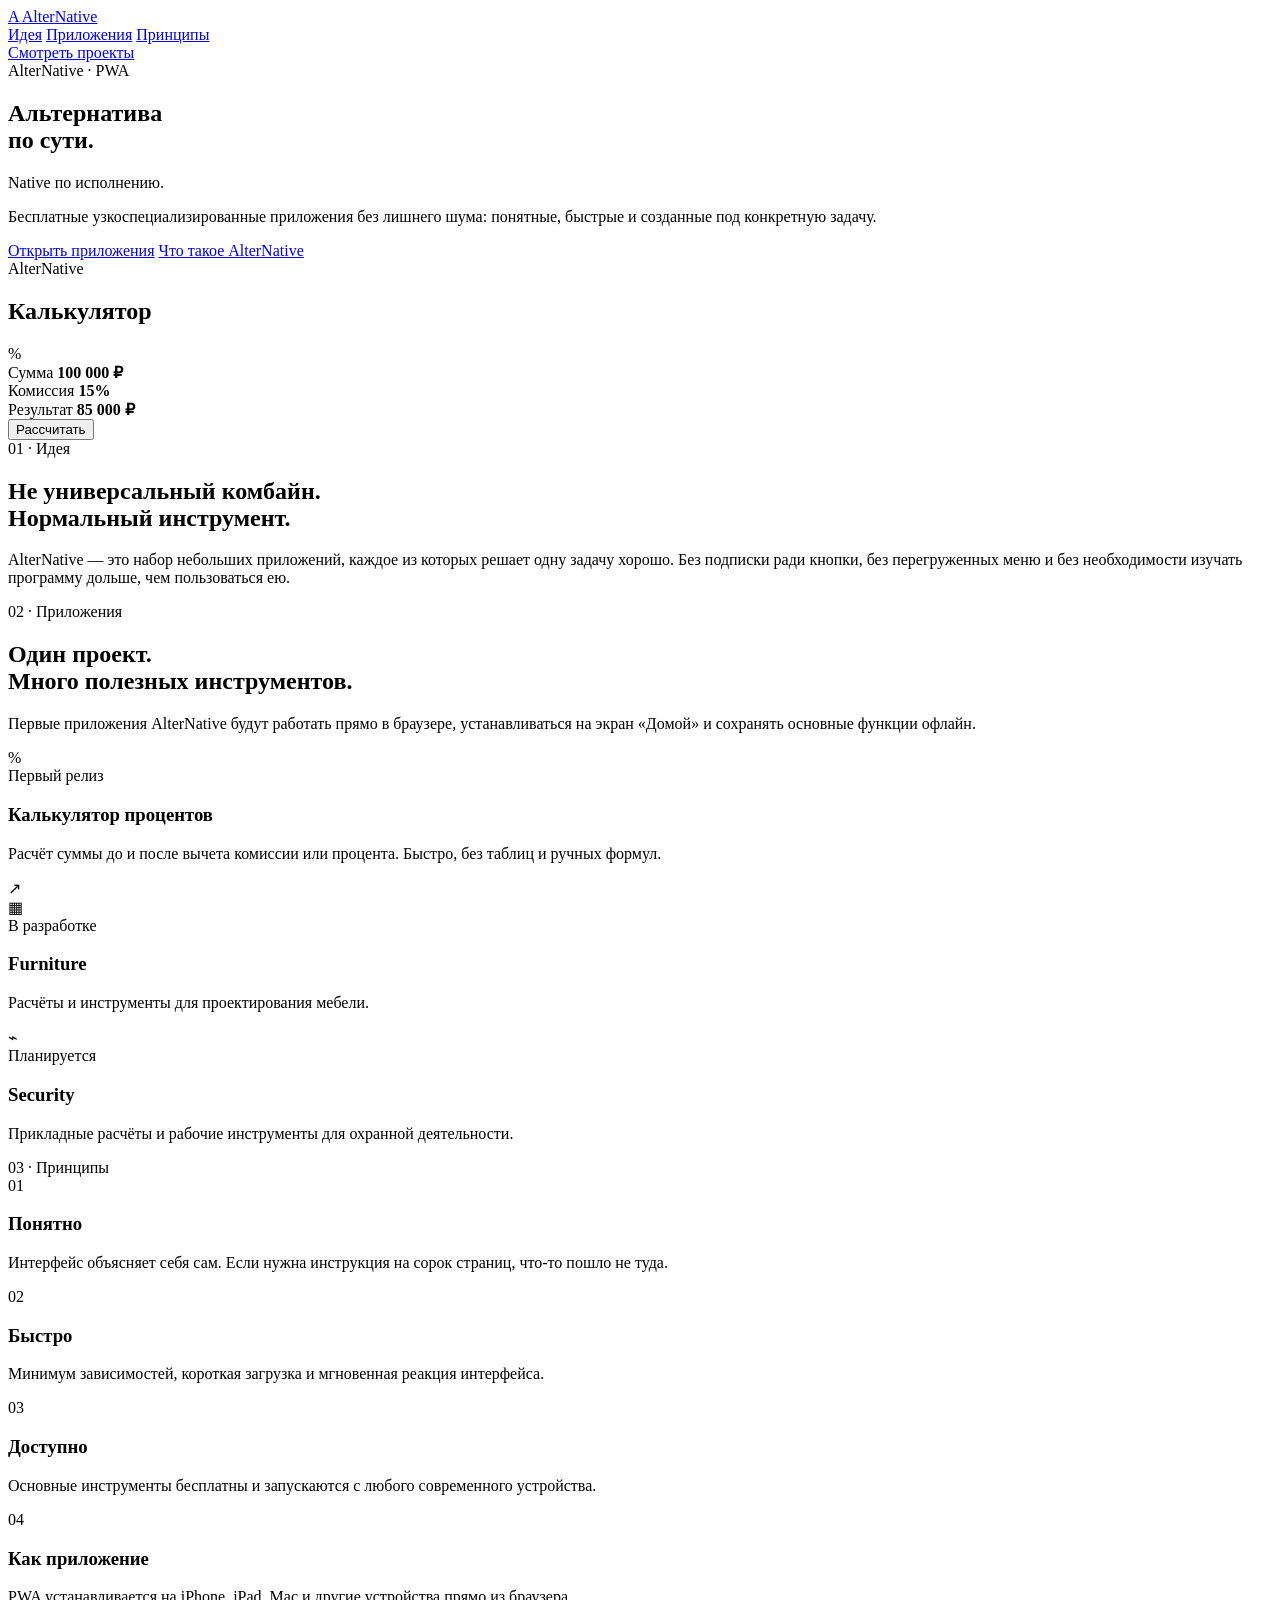
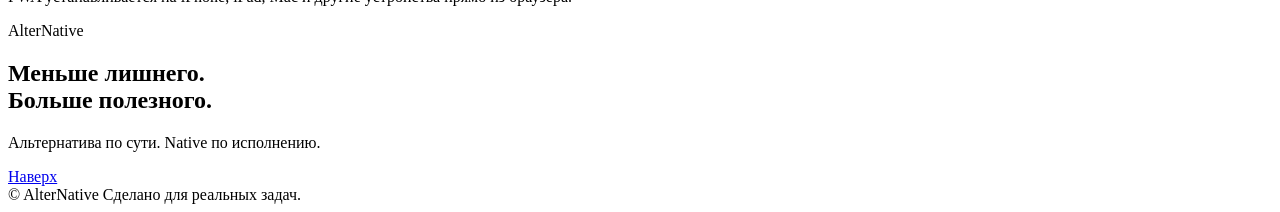
==== index.html @ 19c4cd9c "Add AlterNative landing page" ====
<!doctype html>
<html lang="ru">
<head>
  <meta charset="UTF-8" />
  <meta name="viewport" content="width=device-width, initial-scale=1, viewport-fit=cover" />
  <meta name="theme-color" content="#0b0b0f" />
  <meta name="description" content="AlterNative — бесплатные узкоспециализированные приложения. Альтернатива по сути. Native по исполнению." />
  <title>AlterNative</title>

  <link rel="icon" href="./favicon.svg" type="image/svg+xml" />
  <link rel="manifest" href="./manifest.webmanifest" />
  <link rel="stylesheet" href="./style.css" />
</head>

<body>
  <div class="ambient ambient-a" aria-hidden="true"></div>
  <div class="ambient ambient-b" aria-hidden="true"></div>

  <header class="site-header">
    <a class="brand" href="#top" aria-label="AlterNative — на главную">
      <span class="brand-mark">A</span>
      <span class="brand-name">AlterNative</span>
    </a>

    <nav class="nav" aria-label="Основная навигация">
      <a href="#idea">Идея</a>
      <a href="#apps">Приложения</a>
      <a href="#principles">Принципы</a>
    </nav>

    <a class="header-action" href="#apps">Смотреть проекты</a>
  </header>

  <main id="top">
    <section class="hero section">
      <div class="hero-badge">AlterNative · PWA</div>

      <h1>
        Альтернатива<br />
        <span class="accent-text">по сути.</span>
      </h1>

      <p class="hero-subtitle">Native по исполнению.</p>

      <p class="hero-copy">
        Бесплатные узкоспециализированные приложения без лишнего шума:
        понятные, быстрые и созданные под конкретную задачу.
      </p>

      <div class="hero-actions">
        <a class="button button-primary" href="#apps">Открыть приложения</a>
        <a class="button button-secondary" href="#idea">Что такое AlterNative</a>
      </div>

      <div class="device-stage" aria-label="Пример интерфейса AlterNative">
        <div class="device">
          <div class="device-island"></div>
          <div class="device-screen">
            <div class="app-topbar">
              <div>
                <span class="eyebrow">AlterNative</span>
                <h2>Калькулятор</h2>
              </div>
              <span class="mini-icon">%</span>
            </div>

            <div class="demo-card">
              <span>Сумма</span>
              <strong>100 000 ₽</strong>
            </div>

            <div class="demo-grid">
              <div class="demo-card compact">
                <span>Комиссия</span>
                <strong>15%</strong>
              </div>
              <div class="demo-card compact">
                <span>Результат</span>
                <strong>85 000 ₽</strong>
              </div>
            </div>

            <button class="demo-button" type="button">Рассчитать</button>
          </div>
        </div>
      </div>
    </section>

    <section id="idea" class="section split-section">
      <div class="section-label">01 · Идея</div>
      <div class="split-content">
        <h2>Не универсальный комбайн.<br />Нормальный инструмент.</h2>
        <p>
          AlterNative — это набор небольших приложений, каждое из которых
          решает одну задачу хорошо. Без подписки ради кнопки, без перегруженных
          меню и без необходимости изучать программу дольше, чем пользоваться ею.
        </p>
      </div>
    </section>

    <section id="apps" class="section">
      <div class="section-heading">
        <div>
          <div class="section-label">02 · Приложения</div>
          <h2>Один проект.<br />Много полезных инструментов.</h2>
        </div>
        <p>
          Первые приложения AlterNative будут работать прямо в браузере,
          устанавливаться на экран «Домой» и сохранять основные функции офлайн.
        </p>
      </div>

      <div class="apps-grid">
        <article class="app-card featured">
          <div class="app-icon">%</div>
          <div class="app-card-copy">
            <span class="status">Первый релиз</span>
            <h3>Калькулятор процентов</h3>
            <p>
              Расчёт суммы до и после вычета комиссии или процента.
              Быстро, без таблиц и ручных формул.
            </p>
          </div>
          <span class="card-arrow">↗</span>
        </article>

        <article class="app-card">
          <div class="app-icon">▦</div>
          <div class="app-card-copy">
            <span class="status muted">В разработке</span>
            <h3>Furniture</h3>
            <p>Расчёты и инструменты для проектирования мебели.</p>
          </div>
        </article>

        <article class="app-card">
          <div class="app-icon">⌁</div>
          <div class="app-card-copy">
            <span class="status muted">Планируется</span>
            <h3>Security</h3>
            <p>Прикладные расчёты и рабочие инструменты для охранной деятельности.</p>
          </div>
        </article>
      </div>
    </section>

    <section id="principles" class="section principles">
      <div class="section-label">03 · Принципы</div>
      <div class="principles-grid">
        <article>
          <span>01</span>
          <h3>Понятно</h3>
          <p>Интерфейс объясняет себя сам. Если нужна инструкция на сорок страниц, что-то пошло не туда.</p>
        </article>
        <article>
          <span>02</span>
          <h3>Быстро</h3>
          <p>Минимум зависимостей, короткая загрузка и мгновенная реакция интерфейса.</p>
        </article>
        <article>
          <span>03</span>
          <h3>Доступно</h3>
          <p>Основные инструменты бесплатны и запускаются с любого современного устройства.</p>
        </article>
        <article>
          <span>04</span>
          <h3>Как приложение</h3>
          <p>PWA устанавливается на iPhone, iPad, Mac и другие устройства прямо из браузера.</p>
        </article>
      </div>
    </section>

    <section class="section final-cta">
      <span class="eyebrow">AlterNative</span>
      <h2>Меньше лишнего.<br />Больше полезного.</h2>
      <p>Альтернатива по сути. Native по исполнению.</p>
      <a class="button button-primary" href="#top">Наверх</a>
    </section>
  </main>

  <footer>
    <span>© <span id="year"></span> AlterNative</span>
    <span>Сделано для реальных задач.</span>
  </footer>

  <script src="./script.js"></script>
</body>
</html>
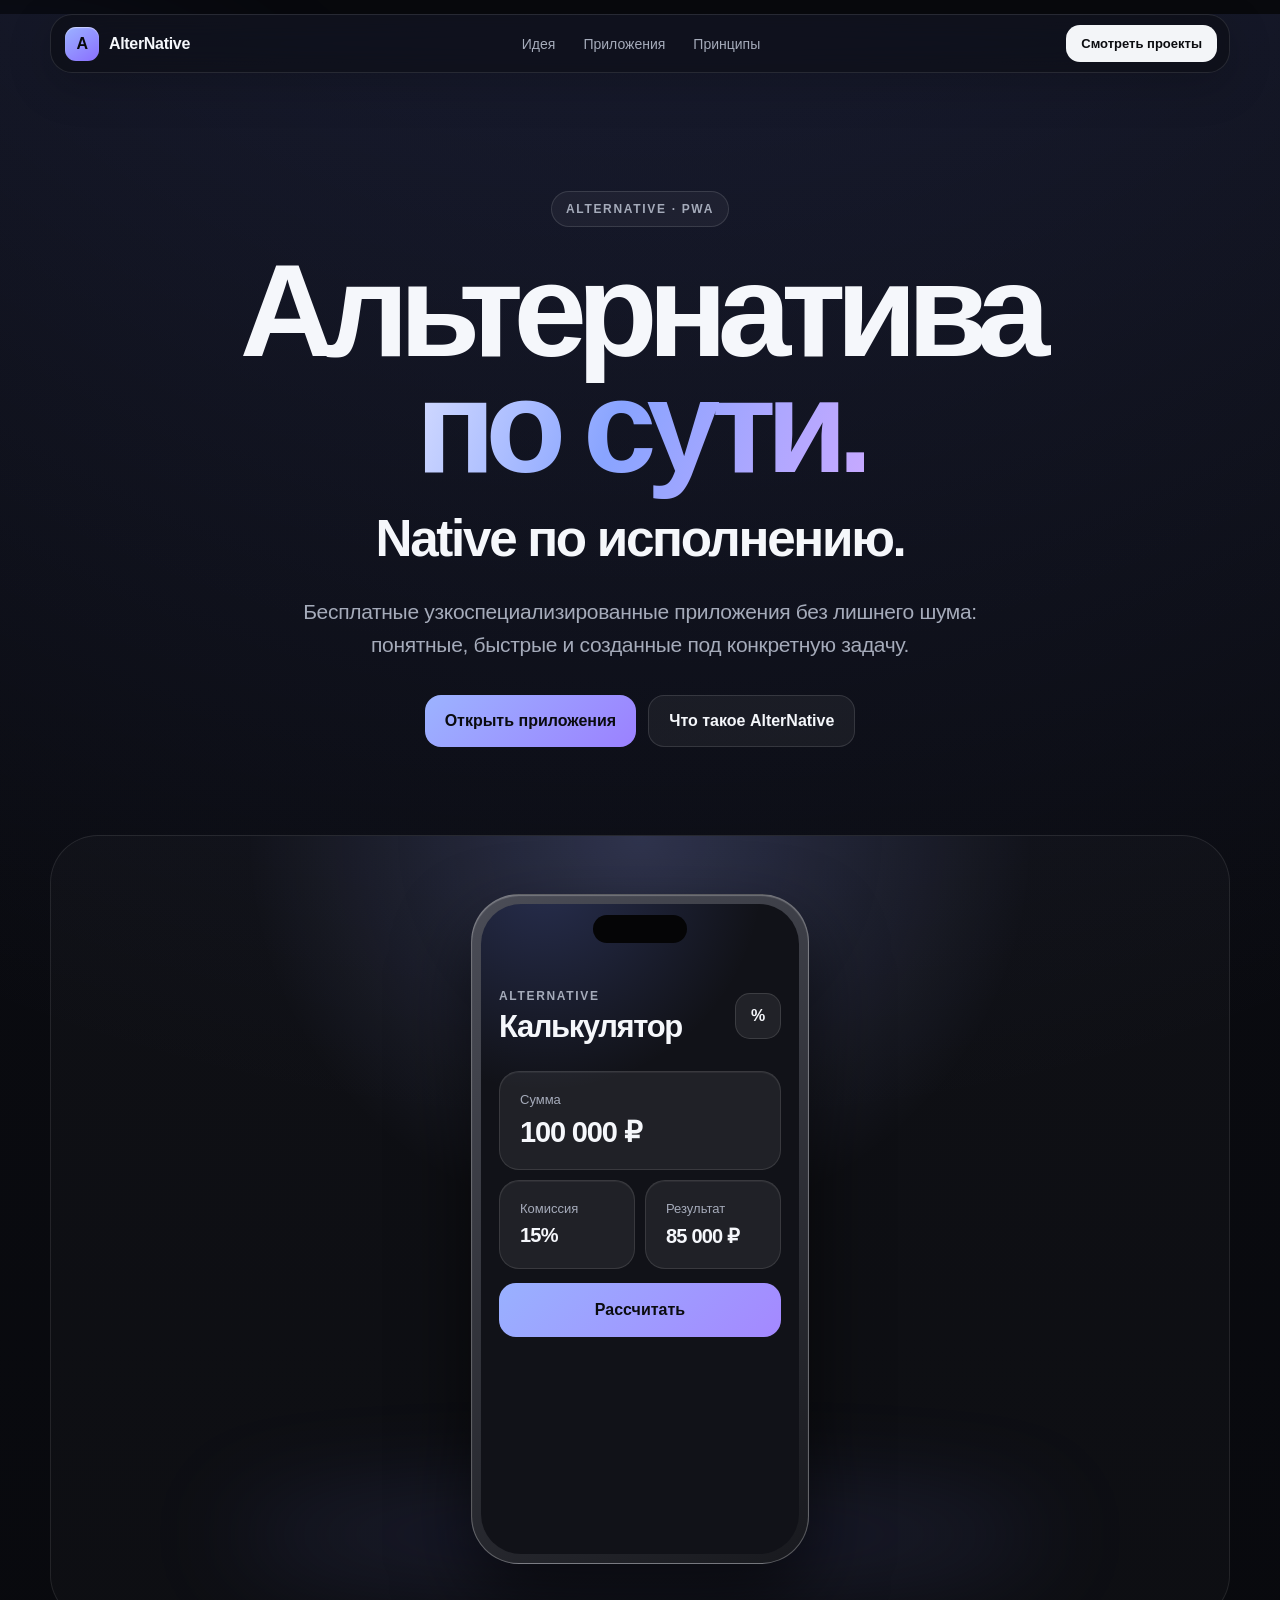
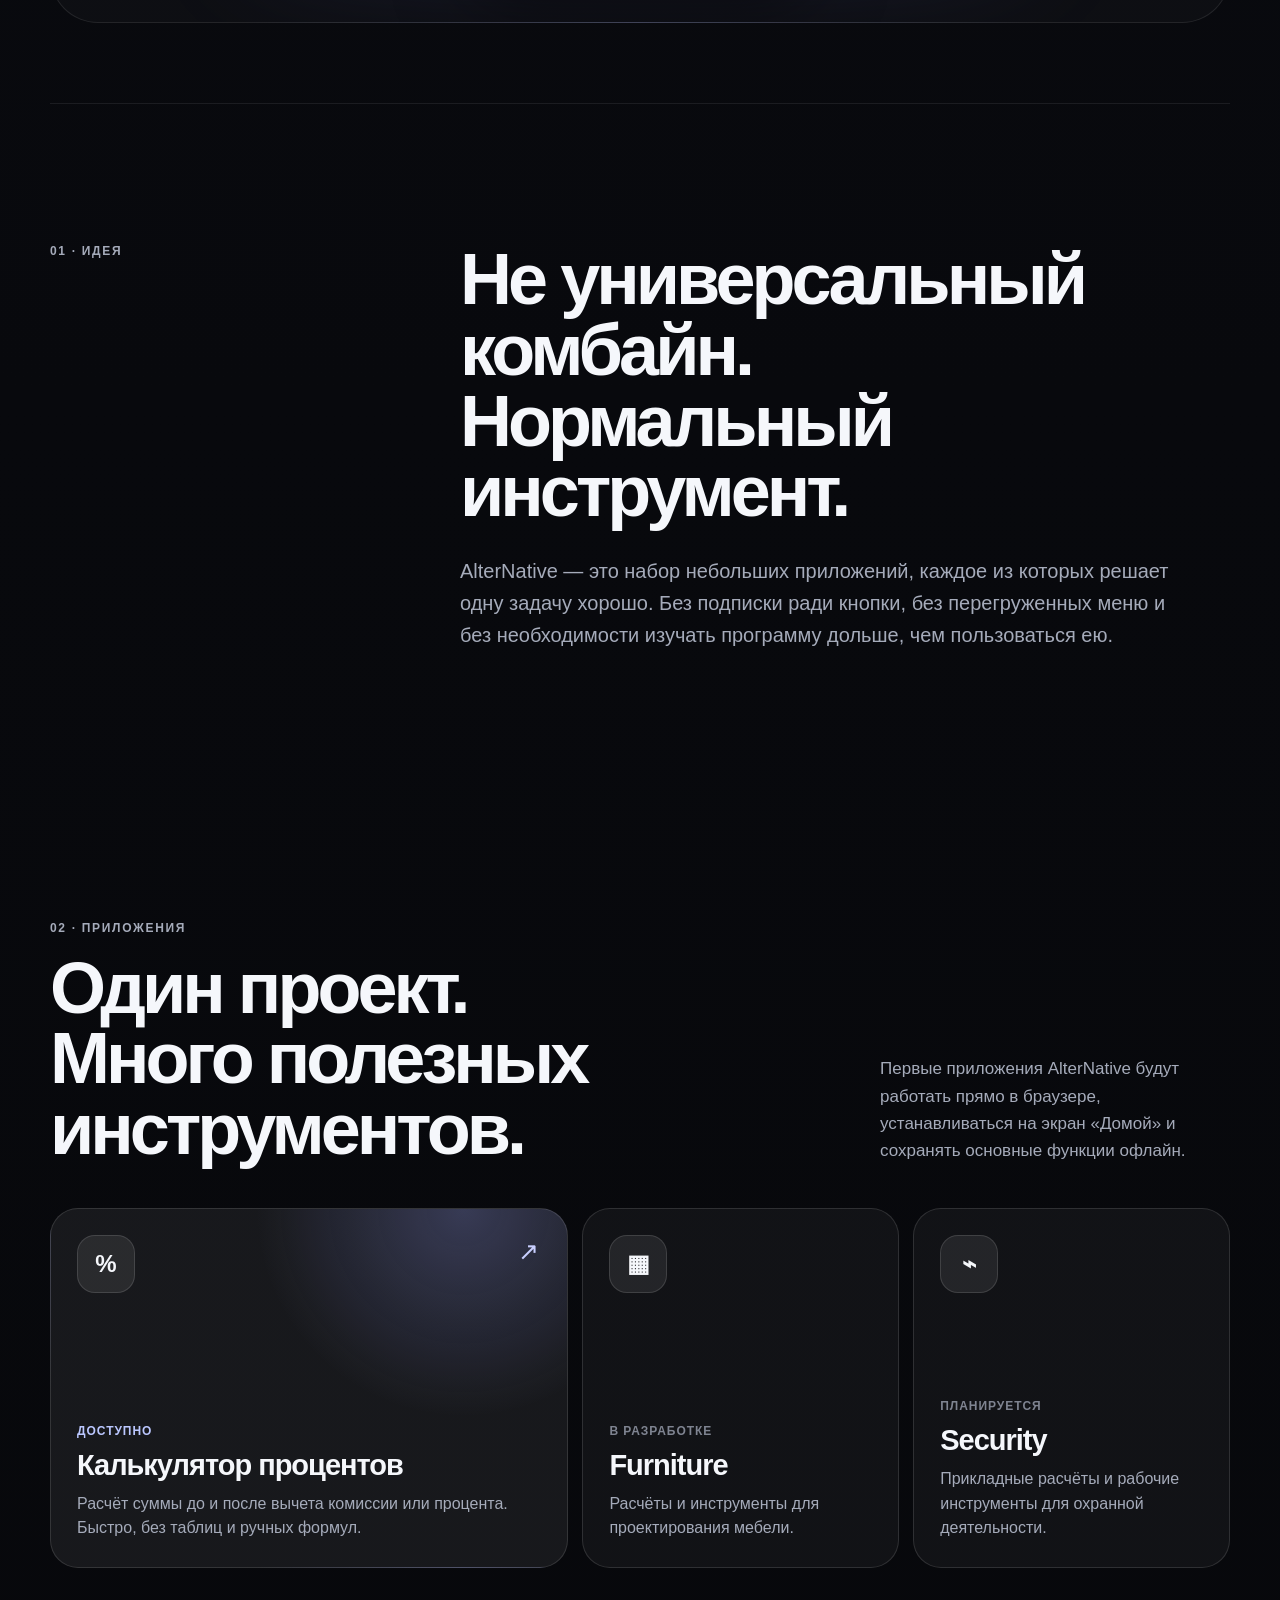
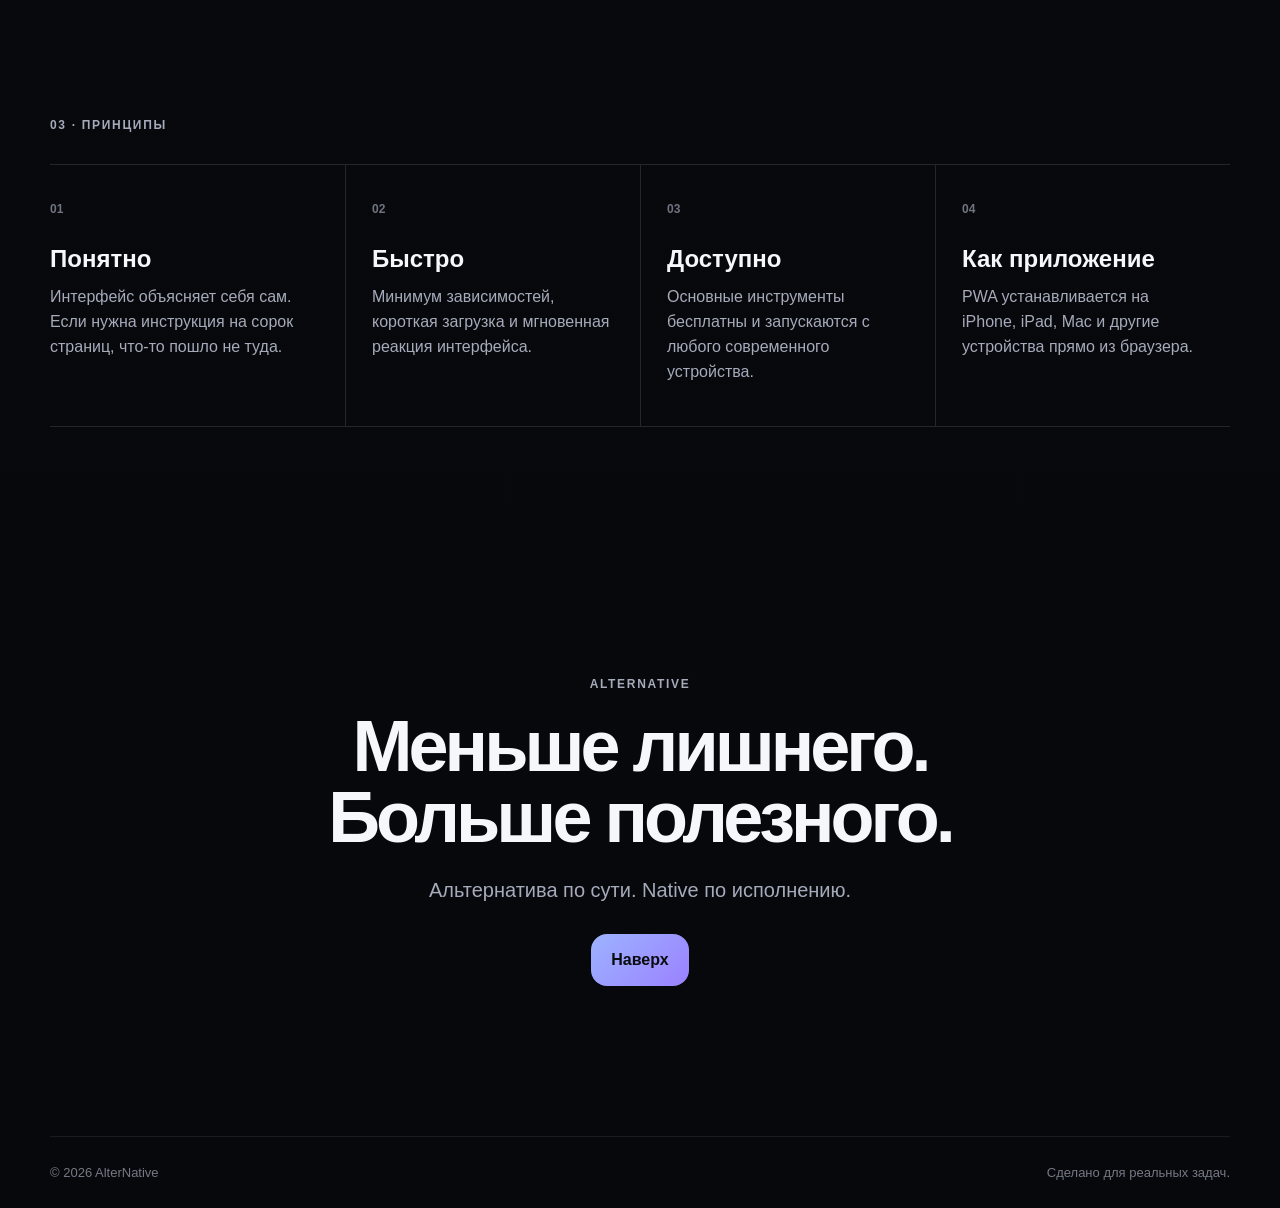
==== commit 7dea6dcc: "Link percent calculator from AlterNative home" ====
--- a/index.html
+++ b/index.html
@@ -111,18 +111,22 @@
       </div>
 
       <div class="apps-grid">
-        <article class="app-card featured">
+        <a
+          class="app-card featured"
+          href="https://shrekerianez.github.io/alter-native-percent/"
+          aria-label="Открыть Калькулятор процентов"
+        >
           <div class="app-icon">%</div>
           <div class="app-card-copy">
-            <span class="status">Первый релиз</span>
+            <span class="status">Доступно</span>
             <h3>Калькулятор процентов</h3>
             <p>
               Расчёт суммы до и после вычета комиссии или процента.
               Быстро, без таблиц и ручных формул.
             </p>
           </div>
-          <span class="card-arrow">↗</span>
-        </article>
+          <span class="card-arrow" aria-hidden="true">↗</span>
+        </a>
 
         <article class="app-card">
           <div class="app-icon">▦</div>
--- a/style.css
+++ b/style.css
@@ -0,0 +1,642 @@
+:root {
+  color-scheme: dark;
+  --bg: #08090d;
+  --surface: rgba(255,255,255,.07);
+  --surface-strong: rgba(255,255,255,.11);
+  --border: rgba(255,255,255,.12);
+  --text: #f5f7fb;
+  --muted: #a5abba;
+  --accent: #8ba8ff;
+  --accent-2: #b39cff;
+  --shadow: 0 30px 80px rgba(0,0,0,.35);
+  --radius-xl: 36px;
+  --radius-lg: 28px;
+  --radius-md: 20px;
+  --max-width: 1180px;
+}
+
+* { box-sizing: border-box; }
+
+html {
+  scroll-behavior: smooth;
+  background: var(--bg);
+}
+
+body {
+  margin: 0;
+  min-height: 100vh;
+  overflow-x: hidden;
+  color: var(--text);
+  background:
+    radial-gradient(circle at 50% -15%, rgba(116, 137, 255, .18), transparent 35%),
+    linear-gradient(180deg, #0b0c12 0%, #08090d 45%, #07080b 100%);
+  font-family: -apple-system, BlinkMacSystemFont, "SF Pro Display", "SF Pro Text",
+               "Segoe UI", sans-serif;
+  -webkit-font-smoothing: antialiased;
+  text-rendering: optimizeLegibility;
+}
+
+a { color: inherit; text-decoration: none; }
+button, a { -webkit-tap-highlight-color: transparent; }
+
+.ambient {
+  position: fixed;
+  width: 520px;
+  height: 520px;
+  border-radius: 50%;
+  filter: blur(120px);
+  opacity: .15;
+  pointer-events: none;
+  z-index: -1;
+}
+
+.ambient-a { top: 10vh; left: -250px; background: #637dff; }
+.ambient-b { top: 70vh; right: -280px; background: #9a67ff; }
+
+.site-header {
+  position: sticky;
+  top: 0;
+  z-index: 100;
+  width: min(calc(100% - 28px), var(--max-width));
+  margin: 14px auto 0;
+  padding: 10px 12px 10px 14px;
+  display: grid;
+  grid-template-columns: 1fr auto 1fr;
+  align-items: center;
+  gap: 18px;
+  border: 1px solid rgba(255,255,255,.1);
+  border-radius: 22px;
+  background: rgba(14,15,21,.7);
+  backdrop-filter: blur(24px) saturate(160%);
+  -webkit-backdrop-filter: blur(24px) saturate(160%);
+  box-shadow: 0 12px 45px rgba(0,0,0,.2);
+}
+
+.brand {
+  display: inline-flex;
+  align-items: center;
+  gap: 10px;
+  font-weight: 700;
+  letter-spacing: -.02em;
+}
+
+.brand-mark {
+  width: 34px;
+  height: 34px;
+  display: grid;
+  place-items: center;
+  border-radius: 11px;
+  background: linear-gradient(145deg, #9bb2ff, #8a6fff);
+  color: #08090d;
+  font-weight: 900;
+  box-shadow: inset 0 1px 1px rgba(255,255,255,.5);
+}
+
+.nav {
+  display: flex;
+  align-items: center;
+  gap: 4px;
+  color: var(--muted);
+  font-size: 14px;
+}
+
+.nav a {
+  padding: 10px 12px;
+  border-radius: 12px;
+  transition: .2s ease;
+}
+
+.nav a:hover { color: var(--text); background: rgba(255,255,255,.06); }
+
+.header-action {
+  justify-self: end;
+  padding: 11px 15px;
+  border-radius: 14px;
+  background: #f3f5f8;
+  color: #0b0c10;
+  font-size: 13px;
+  font-weight: 700;
+}
+
+.section {
+  width: min(calc(100% - 36px), var(--max-width));
+  margin: 0 auto;
+}
+
+.hero {
+  padding: 118px 0 80px;
+  text-align: center;
+}
+
+.hero-badge,
+.eyebrow,
+.section-label {
+  color: var(--muted);
+  font-size: 12px;
+  font-weight: 700;
+  letter-spacing: .14em;
+  text-transform: uppercase;
+}
+
+.hero-badge {
+  width: fit-content;
+  margin: 0 auto 26px;
+  padding: 10px 14px;
+  border: 1px solid var(--border);
+  border-radius: 999px;
+  background: rgba(255,255,255,.045);
+}
+
+.hero h1 {
+  margin: 0;
+  font-size: clamp(64px, 11vw, 132px);
+  line-height: .88;
+  letter-spacing: -.075em;
+  font-weight: 760;
+}
+
+.accent-text {
+  background: linear-gradient(110deg, #d6ddff 0%, #89a4ff 45%, #c8a9ff 100%);
+  -webkit-background-clip: text;
+  background-clip: text;
+  color: transparent;
+}
+
+.hero-subtitle {
+  margin: 24px 0 0;
+  font-size: clamp(28px, 4vw, 52px);
+  letter-spacing: -.045em;
+  font-weight: 650;
+}
+
+.hero-copy {
+  max-width: 680px;
+  margin: 28px auto 0;
+  color: var(--muted);
+  font-size: clamp(17px, 2vw, 21px);
+  line-height: 1.55;
+  letter-spacing: -.015em;
+}
+
+.hero-actions {
+  display: flex;
+  justify-content: center;
+  flex-wrap: wrap;
+  gap: 12px;
+  margin-top: 34px;
+}
+
+.button {
+  min-height: 52px;
+  padding: 0 20px;
+  display: inline-flex;
+  align-items: center;
+  justify-content: center;
+  border-radius: 16px;
+  font-weight: 700;
+  transition: transform .2s ease, opacity .2s ease, background .2s ease;
+}
+
+.button:active { transform: scale(.98); }
+
+.button-primary {
+  background: linear-gradient(135deg, #9cb3ff, #9b81ff);
+  color: #0a0b0f;
+}
+
+.button-secondary {
+  border: 1px solid var(--border);
+  background: rgba(255,255,255,.05);
+}
+
+.device-stage {
+  position: relative;
+  margin: 88px auto 0;
+  padding: 58px 20px;
+  display: grid;
+  place-items: center;
+  overflow: hidden;
+  border: 1px solid rgba(255,255,255,.09);
+  border-radius: 48px;
+  background:
+    radial-gradient(circle at 50% 0%, rgba(151,166,255,.22), transparent 40%),
+    rgba(255,255,255,.025);
+}
+
+.device-stage::after {
+  content: "";
+  position: absolute;
+  width: 70%;
+  height: 65px;
+  bottom: 7%;
+  border-radius: 50%;
+  background: rgba(125,136,255,.18);
+  filter: blur(50px);
+}
+
+.device {
+  position: relative;
+  z-index: 1;
+  width: min(338px, 82vw);
+  padding: 9px;
+  border: 1px solid rgba(255,255,255,.28);
+  border-radius: 48px;
+  background: linear-gradient(145deg, #4b4d57, #18191e);
+  box-shadow: 0 35px 75px rgba(0,0,0,.58), inset 0 1px 1px rgba(255,255,255,.25);
+}
+
+.device-island {
+  position: absolute;
+  z-index: 3;
+  top: 20px;
+  left: 50%;
+  width: 94px;
+  height: 28px;
+  transform: translateX(-50%);
+  border-radius: 999px;
+  background: #050506;
+}
+
+.device-screen {
+  min-height: 650px;
+  padding: 82px 18px 24px;
+  border-radius: 40px;
+  background:
+    radial-gradient(circle at 20% -5%, rgba(111,137,255,.24), transparent 30%),
+    #111218;
+  text-align: left;
+}
+
+.app-topbar {
+  display: flex;
+  align-items: center;
+  justify-content: space-between;
+  margin-bottom: 26px;
+}
+
+.app-topbar h2 {
+  margin: 5px 0 0;
+  font-size: 31px;
+  letter-spacing: -.045em;
+}
+
+.mini-icon {
+  width: 46px;
+  height: 46px;
+  display: grid;
+  place-items: center;
+  border: 1px solid rgba(255,255,255,.12);
+  border-radius: 15px;
+  background: rgba(255,255,255,.07);
+  font-weight: 800;
+}
+
+.demo-card {
+  padding: 20px;
+  border: 1px solid rgba(255,255,255,.11);
+  border-radius: 20px;
+  background: rgba(255,255,255,.065);
+  box-shadow: inset 0 1px 0 rgba(255,255,255,.05);
+}
+
+.demo-card span {
+  display: block;
+  margin-bottom: 8px;
+  color: var(--muted);
+  font-size: 13px;
+}
+
+.demo-card strong {
+  font-size: 29px;
+  letter-spacing: -.04em;
+}
+
+.demo-grid {
+  display: grid;
+  grid-template-columns: 1fr 1fr;
+  gap: 10px;
+  margin-top: 10px;
+}
+
+.demo-card.compact strong { font-size: 20px; }
+
+.demo-button {
+  width: 100%;
+  min-height: 54px;
+  margin-top: 14px;
+  border: 0;
+  border-radius: 17px;
+  background: linear-gradient(135deg, #99b1ff, #a488ff);
+  color: #0b0c10;
+  font: inherit;
+  font-weight: 800;
+}
+
+.split-section {
+  padding: 140px 0;
+  display: grid;
+  grid-template-columns: .6fr 1.4fr;
+  gap: 80px;
+  border-top: 1px solid rgba(255,255,255,.08);
+}
+
+.split-content h2,
+.section-heading h2,
+.final-cta h2 {
+  margin: 0;
+  font-size: clamp(42px, 6vw, 72px);
+  line-height: .98;
+  letter-spacing: -.055em;
+}
+
+.split-content p {
+  max-width: 720px;
+  margin: 28px 0 0;
+  color: var(--muted);
+  font-size: 20px;
+  line-height: 1.6;
+}
+
+.section-heading {
+  padding-top: 130px;
+  display: grid;
+  grid-template-columns: 1.5fr .7fr;
+  gap: 80px;
+  align-items: end;
+}
+
+.section-heading h2 { margin-top: 18px; }
+.section-heading > p {
+  margin: 0;
+  color: var(--muted);
+  font-size: 17px;
+  line-height: 1.6;
+}
+
+.apps-grid {
+  margin-top: 44px;
+  display: grid;
+  grid-template-columns: 1.35fr .825fr .825fr;
+  gap: 14px;
+}
+
+.app-card {
+  min-height: 360px;
+  padding: 26px;
+  display: flex;
+  flex-direction: column;
+  justify-content: space-between;
+  border: 1px solid var(--border);
+  border-radius: var(--radius-lg);
+  background: rgba(255,255,255,.045);
+  overflow: hidden;
+  position: relative;
+}
+
+.app-card.featured {
+  background:
+    radial-gradient(circle at 80% 0%, rgba(151,161,255,.25), transparent 38%),
+    rgba(255,255,255,.065);
+}
+
+.app-icon {
+  width: 58px;
+  height: 58px;
+  display: grid;
+  place-items: center;
+  border: 1px solid rgba(255,255,255,.13);
+  border-radius: 18px;
+  background: rgba(255,255,255,.08);
+  font-size: 24px;
+  font-weight: 800;
+}
+
+.app-card-copy h3 {
+  margin: 10px 0 10px;
+  font-size: 29px;
+  letter-spacing: -.035em;
+}
+
+.app-card-copy p {
+  margin: 0;
+  color: var(--muted);
+  line-height: 1.55;
+}
+
+.status {
+  color: #bbc7ff;
+  font-size: 12px;
+  font-weight: 700;
+  letter-spacing: .08em;
+  text-transform: uppercase;
+}
+
+.status.muted { color: #7f8491; }
+
+.card-arrow {
+  position: absolute;
+  top: 28px;
+  right: 28px;
+  color: #c9cfff;
+  font-size: 25px;
+}
+
+.principles {
+  padding: 150px 0 80px;
+}
+
+.principles-grid {
+  margin-top: 32px;
+  display: grid;
+  grid-template-columns: repeat(4, 1fr);
+  border-top: 1px solid var(--border);
+  border-bottom: 1px solid var(--border);
+}
+
+.principles-grid article {
+  padding: 34px 26px 42px 0;
+}
+
+.principles-grid article + article {
+  padding-left: 26px;
+  border-left: 1px solid var(--border);
+}
+
+.principles-grid span {
+  color: #6f7480;
+  font-size: 12px;
+  font-weight: 700;
+}
+
+.principles-grid h3 {
+  margin: 28px 0 12px;
+  font-size: 24px;
+}
+
+.principles-grid p {
+  margin: 0;
+  color: var(--muted);
+  line-height: 1.55;
+}
+
+.final-cta {
+  padding: 170px 0 150px;
+  text-align: center;
+}
+
+.final-cta .eyebrow {
+  display: block;
+  margin-bottom: 20px;
+}
+
+.final-cta p {
+  margin: 26px auto 32px;
+  color: var(--muted);
+  font-size: 20px;
+}
+
+footer {
+  width: min(calc(100% - 36px), var(--max-width));
+  margin: 0 auto;
+  padding: 28px 0 max(28px, env(safe-area-inset-bottom));
+  display: flex;
+  justify-content: space-between;
+  gap: 20px;
+  border-top: 1px solid rgba(255,255,255,.08);
+  color: #747985;
+  font-size: 13px;
+}
+
+@media (max-width: 900px) {
+  .site-header {
+    grid-template-columns: 1fr auto;
+  }
+
+  .nav { display: none; }
+
+  .split-section,
+  .section-heading {
+    grid-template-columns: 1fr;
+    gap: 32px;
+  }
+
+  .apps-grid {
+    grid-template-columns: 1fr 1fr;
+  }
+
+  .app-card.featured {
+    grid-column: 1 / -1;
+  }
+
+  .principles-grid {
+    grid-template-columns: 1fr 1fr;
+  }
+
+  .principles-grid article:nth-child(3) {
+    border-left: 0;
+    border-top: 1px solid var(--border);
+  }
+
+  .principles-grid article:nth-child(4) {
+    border-top: 1px solid var(--border);
+  }
+}
+
+@media (max-width: 620px) {
+  .site-header {
+    top: 8px;
+    width: calc(100% - 16px);
+    margin-top: 8px;
+    border-radius: 18px;
+  }
+
+  .brand-name { font-size: 14px; }
+  .header-action { padding: 10px 12px; font-size: 12px; }
+
+  .hero {
+    padding-top: 90px;
+  }
+
+  .hero h1 {
+    font-size: clamp(58px, 20vw, 88px);
+  }
+
+  .hero-subtitle {
+    margin-top: 18px;
+    font-size: 29px;
+  }
+
+  .hero-copy {
+    margin-top: 22px;
+    font-size: 17px;
+  }
+
+  .button {
+    width: 100%;
+  }
+
+  .device-stage {
+    margin-top: 58px;
+    padding: 38px 8px;
+    border-radius: 32px;
+  }
+
+  .device {
+    width: min(320px, 90vw);
+  }
+
+  .device-screen {
+    min-height: 610px;
+  }
+
+  .split-section {
+    padding: 100px 0;
+  }
+
+  .section-heading {
+    padding-top: 100px;
+  }
+
+  .apps-grid,
+  .principles-grid {
+    grid-template-columns: 1fr;
+  }
+
+  .app-card {
+    min-height: 300px;
+  }
+
+  .app-card.featured {
+    grid-column: auto;
+  }
+
+  .principles-grid article,
+  .principles-grid article + article,
+  .principles-grid article:nth-child(3),
+  .principles-grid article:nth-child(4) {
+    padding: 30px 0;
+    border-left: 0;
+    border-top: 1px solid var(--border);
+  }
+
+  .principles-grid article:first-child {
+    border-top: 0;
+  }
+
+  .final-cta {
+    padding: 120px 0;
+  }
+
+  footer {
+    flex-direction: column;
+  }
+}
+
+@media (prefers-reduced-motion: reduce) {
+  html { scroll-behavior: auto; }
+  *, *::before, *::after {
+    transition-duration: .01ms !important;
+    animation-duration: .01ms !important;
+    animation-iteration-count: 1 !important;
+  }
+}
